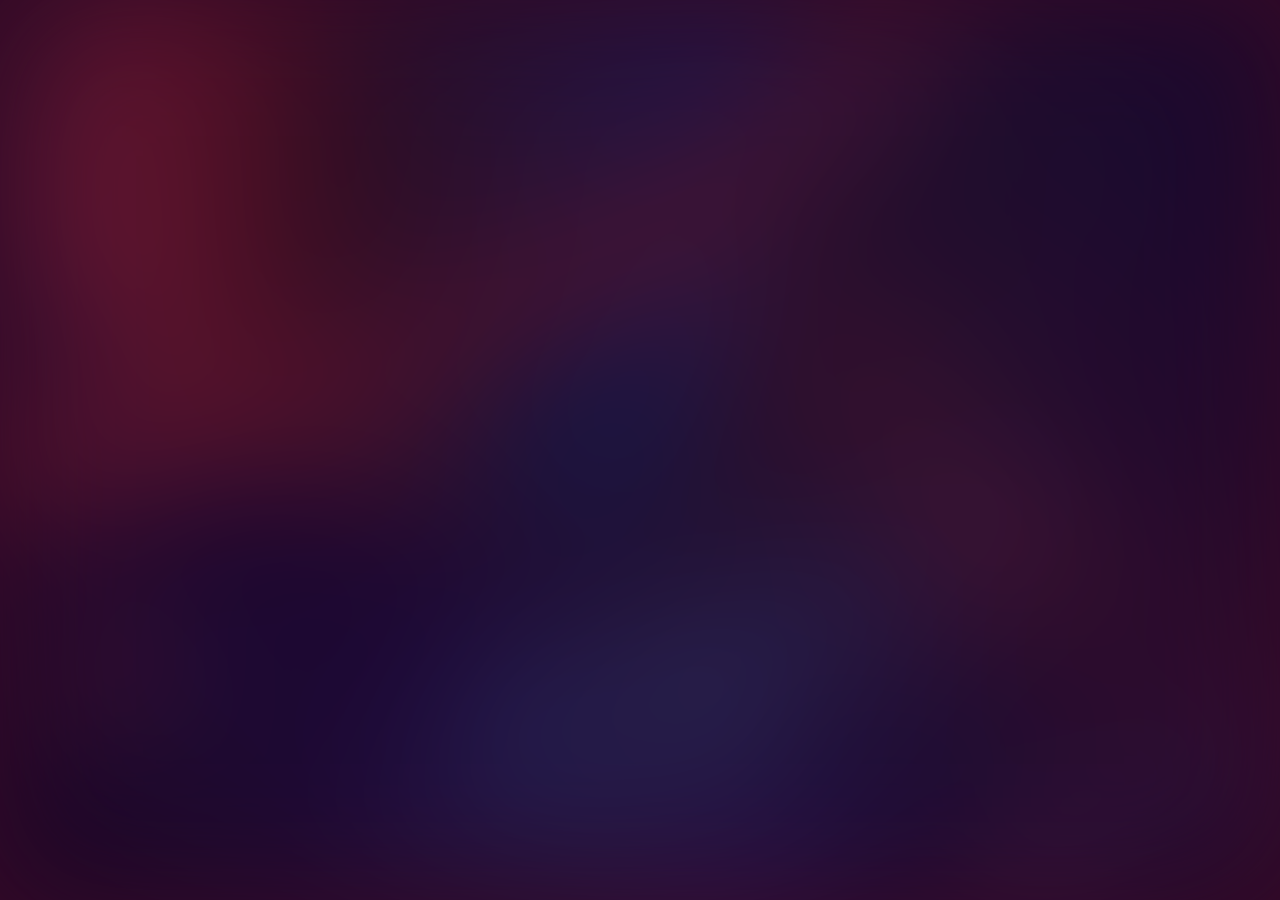
==== player.html @ dacd8a4c "11.5 23:23" ====
<!DOCTYPE html>
<html lang="en">
<head>
  <meta charset="UTF-8">
  <meta name="viewport" content="width=device-width, initial-scale=1.0">
  <meta http-equiv="X-UA-Compatible" content="ie=edge">
  <title>Document</title>
  <link rel="stylesheet" href="index.css">
</head>
<body>
  <div class="mask"></div>
  <div class="all"></div>

</body>
</html>
---- index.css ----
* {
  box-sizing: border-box;
  outline: 0;
  margin: 0;
  padding: 0;
}
a {
  text-decoration: none;
}
li {
  list-style: none;
}
button {
  margin: 0;
  padding: 0;
  border: 1px solid transparent;
  outline: none;
}
body {
  font-size: 14px;
  font-family: poppin, Tahoma, Arial;
}
.header_bar {
  width: 1200px;
  margin: 0 auto;
}
.header_bar_top {
  display: flex;
  align-items: center;
  width: 1200px;
}
.qq_icon {
  width: 170px;
  height: 46px;
  /* margin:auto 0; */
}
.header_bar_top {
  border-bottom: 1px solid #f2f2f2;
}
.header_bar_top_ul {
  display: flex;
  margin-left: 23px;
  width: 500px;
  font-weight: 400;
}
.header_bar_top_ul li {
  padding: 0 20px;
  height: 90px;
  line-height: 90px;
}
.header_bar_top_ul li a {
  font-size: 18px;
  color: #000;
}

.header_bar_top_ul li:first-child {
  background-color: #31c27c;
}
.header_bar_top_ul .first_child {
  font-size: 18px;
  color: #fff;
  /* background: #31c27c; */
}
.header_bar_input_box {
  position: relative;
}
.header_bar_input_box input {
  width: 220px;
  height: 38px;
  margin: 0;
  padding: 0;
  padding-left: 10px;
  border: 1px solid #c9c9c9;
  outline: none;
  border-radius: 4px;
  -webkit-border-radius: 4px;
  -moz-border-radius: 4px;
  -ms-border-radius: 4px;
  -o-border-radius: 4px;
}
.header_bar_input_box input::placeholder {
  color: #000;
}
.input_icon {
  position: absolute;
  display: inline-block;
  top: 33%;
  right: 10px;
  width: 16px;
  height: 16px;
  background: url(./img/icon_sprite.png) 0 -40px no-repeat;
}
.login_head {
  position: relative;
}
.login_head img {
  width: 38px;
  height: 38px;
  margin-left: 20px;
  border-radius: 50%;
  -webkit-border-radius: 50%;
  -moz-border-radius: 50%;
  -ms-border-radius: 50%;
  -o-border-radius: 50%;
}
.login_head .login_icon {
  position: absolute;
  width: 14px;
  height: 14px;
  bottom: 0;
  right: 0;
}
.btn_vip {
  height: 38px;
  padding: 10px 5px;
  background-color: #31c27c;
  color: #fff;
  border-radius: 3px;
  -webkit-border-radius: 3px;
  -moz-border-radius: 3px;
  -ms-border-radius: 3px;
  -o-border-radius: 3px;
  margin-left: 20px;
  cursor: pointer;
}
.btn_vip:hover {
  background-color: rgb(44, 175, 111);
}
.btn_money {
  height: 38px;
  padding: 10px 5px;
  border-radius: 3px;
  -webkit-border-radius: 3px;
  -moz-border-radius: 3px;
  -ms-border-radius: 3px;
  -o-border-radius: 3px;
  margin-left: 10px;
  background-color: #fff;
  border: 1px solid #c9c9c9;
  cursor: pointer;
}
.btn_money:hover {
  background-color: rgb(237, 237, 237);
}
/* 公共列表导航栏 */
.nav_list {
  display: flex;
  align-items: center;
  justify-content: center;
  height: 51px;
}
.nav_list li {
  padding: 0 25px;
}
.nav_list li a {
  color: #000;
  font-size: 15px;
}
.nav_list li a:hover {
  color: #31c27c;
}
.nav_list .chosen_page {
  color: #31c27c;
}
/* ----------------- */
#music_recommend {
  background: url(./img/bg_detail.jpg) 50% 0 repeat-x;
  display: flex;
  flex-direction: column;
  /* justify-content: center; */
  align-items: center;
  position: relative;
}
.recommend_cont {
  width: 1200px;
  margin: 0 auto;
  display: flex;
  flex-direction: column;
  justify-content: center;
  align-items: center;
  z-index: 3;
}
.item_head {
  padding-top: 44px;
  padding-bottom: 26px;
  color: #333;
  font-size: 28px;
  margin-right: 20px;
}
.music_list {
  display: flex;
  flex-direction: row;
  height: 300px;
  flex-wrap: wrap;
}
.flex_wrap {
  flex-wrap: wrap;
}
.music_list li div,
.cover_list_box {
  /* 后期 li div删掉 */
  width: 224px;
  height: 224px;
  margin-right: 16px;
}
.music_list li {
  margin-bottom: 90px;
}
.cover_img {
  /* 后面改成.cover_img */
  margin-bottom: 10px;
  width: 224px;
  height: 224px;
  transition: 0.5s;
  -webkit-transition: 0.5s;
  -moz-transition: 0.5s;
  -ms-transition: 0.5s;
  -o-transition: 0.5s;
}
.music_list_title {
  color: #000;
}
.music_list_title :hover {
  color: #31c27c;
}
.music_list li div span {
  /* text-align: center; */
  line-height: 25px;
  font-size: 14px;
  color: #999;
}
.cover {
  position: relative;
  overflow: hidden;
  width: 224px;
  height: 224px;
  margin-bottom: 15px;
}
.cover_play {
  position: absolute;
  z-index: 1;
  top: 0;
  left: 0;
  right: 0;
  bottom: 0;
  margin: auto;
  width: 70px;
  height: 70px;
  cursor: pointer;
  background-image: url(./img/cover_play.png);
  transform: scale(0.7);
  -webkit-transform: scale(0.7);
  -moz-transform: scale(0.7);
  -ms-transform: scale(0.7);
  -o-transform: scale(0.7);
  opacity: 0;
  transition: 0.5s;
  -webkit-transition: 0.5s;
  -moz-transition: 0.5s;
  -ms-transition: 0.5s;
  -o-transition: 0.5s;
}
.cover:hover .cover_play {
  transform: scale(1);
  -webkit-transform: scale(1);
  -moz-transform: scale(1);
  -ms-transform: scale(1);
  -o-transform: scale(1);
  opacity: 1;
}
.cover:hover .cover_img {
  transform: scale(1.1);
  -webkit-transform: scale(1.1);
  -moz-transform: scale(1.1);
  -ms-transform: scale(1.1);
  -o-transform: scale(1.1);
}

.switch_page {
  height: 100px;
  display: flex;
  justify-content: center;
  align-items: center;
  z-index: 2;
}
.chosen_ul {
  display: flex;
  flex-direction: row;
  justify-content: center;
}
.chosen_ul li {
  margin-right: 25px;
}
.chosen_li {
  width: 8px;
  height: 8px;
  border-radius: 50%;
  -webkit-border-radius: 50%;
  -moz-border-radius: 50%;
  -ms-border-radius: 50%;
  -o-border-radius: 50%;
  background-color: rgba(0, 0, 0, 0.3);
}
.hover_li {
  width: 8px;
  height: 8px;
  border-radius: 50%;
  -webkit-border-radius: 50%;
  -moz-border-radius: 50%;
  -ms-border-radius: 50%;
  -o-border-radius: 50%;
  background-color: rgba(0, 0, 0, 0.1);
}
.hover_li:hover {
  background-color: rgba(0, 0, 0, 0.3);
}
/* 两边换页按钮 */
.action_box {
  position: absolute;
  top: 0;
  left: 0;
  width: 100%;
  height: 100%;
  display: flex;
  z-index: 1;
  overflow: hidden;
}
.action_left {
  display: flex;
  align-items: center;
  flex: 1;
}

.turn_left {
  margin: auto 0;
  display: block;
  width: 79px;
  height: 108px;
  background-color: rgb(236, 236, 236);
  display: flex;
  align-items: center;
  justify-content: center;
  transition: 0.5s;
  -webkit-transition: 0.5s;
  -moz-transition: 0.5s;
  -ms-transition: 0.5s;
  -o-transition: 0.5s;
  position: relative;
  left: -79px;
}
.turn_left i {
  width: 20px;
  height: 39px;
  background: url(./img/icon_sprite.png) -20px -120px no-repeat;
}
.turn_left:hover {
  background-color: rgb(225, 225, 225);
}
.action_box:hover .turn_left {
  left: 0;
}
.action_right {
  display: flex;
  flex: 1;
  align-items: center;
  flex-direction: row-reverse;
}
.turn_right {
  margin: auto 0;
  display: block;
  width: 79px;
  height: 108px;
  background-color: rgb(236, 236, 236);
  display: flex;
  align-items: center;
  justify-content: center;
  transition: 0.5s;
  -webkit-transition: 0.5s;
  -moz-transition: 0.5s;
  -ms-transition: 0.5s;
  -o-transition: 0.5s;
  position: relative;
  right: -79px;
  transform: rotate(180deg);
}
.turn_right i {
  width: 20px;
  height: 39px;
  background: url(./img/icon_sprite.png) -20px -120px no-repeat;
}
.turn_right:hover {
  background-color: rgb(225, 225, 225);
}
.action_box:hover .turn_right {
  right: 0;
}
/* ---------------- */
#new_music {
  background: url(./img/bg_detail.jpg) 50% 0 repeat-x;
  display: flex;
  flex-direction: column;
  /* justify-content: center; */
  align-items: center;
  position: relative;
}
.new_music_cont {
  width: 1200px;
  margin: 0 auto;
  z-index: 3;
}
.new_music_navbar {
  display: flex;
  align-items: center;
}
.play_all {
  margin-right: 236px;
}
.play_all button {
  font-size: 14px;
  padding: 10px 23px;
  border-radius: 2px;
  -webkit-border-radius: 2px;
  -moz-border-radius: 2px;
  -ms-border-radius: 2px;
  -o-border-radius: 2px;
  background-color: transparent;
  border: 1px solid #c9c9c9;
}
.play_all button:hover {
  background-color: rgb(237, 237, 237);
}
.play_all button i {
  display: inline-block;
  width: 13px;
  height: 16px;
  background: url(./img/icon_sprite.png) -60px -220px no-repeat;
  position: relative;
  top: 3px;
  margin-right: 5px;
}
.new_music_box {
  margin-top: 40px;
}
.new_music_cont_ul {
  /* width: 350px; */
  display: flex;
  flex-wrap: wrap;
  /* justify-content: space-between; */
}
.new_music_list_box {
  padding-bottom: 10px;
  border-bottom: 1px solid #f2f2f2;
  display: flex;
  /* align-content: center; */
  align-items: center;
  position: relative;
  margin-right: 20px;
  margin-bottom: 10px;
}
.new_music_cover {
  position: relative;
  width: 90px;
  height: 90px;
}
.new_music_cover_play {
  /*background-size: 68%;
  */
  position: absolute;
  z-index: 1;
  top: 0;
  left: 0;
  right: 0;
  bottom: 0;
  margin: auto;
  width: 70px;
  height: 70px;
  cursor: pointer;
  background-image: url(./img/cover_play.png);
  transform: scale(0.5);
  /*opacity: 0;*/
  transition: 0.5s;
  -webkit-transition: 0.5s;
  -moz-transition: 0.5s;
  -ms-transition: 0.5s;
  -o-transition: 0.5s;
}
.new_music_cover {
  width: 90px;
  height: 90px;
  overflow: hidden;
}
.new_music_cover:hover .new_music_cover_play {
  transform: scale(0.7);
}
.new_music_img {
  transition: 0.5s;
  -webkit-transition: 0.5s;
  -moz-transition: 0.5s;
  -ms-transition: 0.5s;
  -o-transition: 0.5s;
}
.new_music_cover:hover .new_music_img {
  transform: scale(1.1);
  -webkit-transform: scale(1.1);
  -moz-transform: scale(1.1);
  -ms-transform: scale(1.1);
  -o-transform: scale(1.1);
}
.new_music_list_title {
  margin-left: 15px;
  width: 238px;
}
.new_music_title {
  font-size: 14px;
  color: #000;
  line-height: 24px;
  overflow: hidden;
  text-overflow: ellipsis;
  white-space: nowrap;
}
.new_music_title:hover {
  color: #31c27c;
}
.song_author {
  font-size: 14px;
  color: #999;
}
.song_author:hover {
  color: #31c27c;
}
.song_time {
  color: #999;
}
#fantastic {
  background: url(./img/bg_detail.jpg) 50% 0 repeat-x;
  display: flex;
  flex-direction: column;
  /* justify-content: center; */
  align-items: center;
  position: relative;
}
.fantastic_box {
  /* display:flex; */
  z-index: 3;
}
.fantastic_box img {
  width: 590px;
  height: 236px;
  margin-right: 10px;
}
.margin_bot {
  margin-bottom: 30px;
}
#new_album {
  background: url(./img/bg_detail.jpg) 50% 0 repeat-x;
  display: flex;
  flex-direction: column;
  /* justify-content: center; */
  align-items: center;
  position: relative;
  height: 800px;
}
#billboard {
  background: url(./img/bg_detail.jpg) 50% 0 repeat-x;
  display: flex;
  flex-direction: column;
  /* justify-content: center; */
  /* align-items: center;
  position: relative; */
}
.billboard_cont {
  display: flex;
  flex-direction: column;
  /* justify-content: center; */
  align-items: center;
  position: relative;
}
.billboard_ul {
  display: flex;
}
.billboard_box {
  display: flex;
  flex-direction: column;
  /*align-content: center;
  */
  align-items: center;
  /*justify-content: center;
  */
  background: url(./img/bg_index_top.jpg) 0 0;
  width: 224px;
  height: 567px;
  transform: scale(1);
  -webkit-transform: scale(1);
  -moz-transform: scale(1);
  -ms-transform: scale(1);
  -o-transform: scale(1);
  overflow: hidden;
  transition: 0.5s;
  -webkit-transition: 0.5s;
  -moz-transition: 0.5s;
  -ms-transition: 0.5s;
  -o-transition: 0.5s;
}
.hot_music {
  background-position: -224px 0;
}
.new_song {
  background-position: -448px 0;
}
.europe {
  background-position: -672px 0;
}
.korean {
  background-position: -896px 0;
}
/* .hot_music,.new_song,.europe,.korean :hover{
  background-size:110% 110%;
} */

.billboard_title {
  margin-top: 40px;
  color: #fff;
  font-weight: 200;
}
.billboard_type {
  color: #fff;
  margin-top: 3px;
  font-weight: 200;
}
.billboard_cover_box {
  margin-top: 20px;
  width: 49px;
  height: 49px;
  position: relative;
}
.solid {
  position: absolute;
  top: 0;
  left: 0;
  right: 0;
  bottom: 0;
  margin: auto;
  height: 2px;
  width: 36px;
  background-color: #fff;
}
.billboard_cover_box:hover .solid {
  opacity: 0;
}
.billboard_list {
  margin-top: 20px;
}
.b_list_item {
  margin-right: 55px;
  margin-bottom: 30px;
  width: 100px;
  overflow: hidden;
  text-overflow: ellipsis;
  white-space: nowrap;
  color: #fff;
}
.b_list_item span {
  color: #fff;
  padding-right: 5px;
}
.b_list_item p {
  padding-top: 5px;
  padding-left: 17px;
  color: #fff;
}
.show {
  transform: scale(0.5);
  -webkit-transform: scale(0.5);
  -moz-transform: scale(0.5);
  -ms-transform: scale(0.5);
  -o-transform: scale(0.5);
  left: -10px;
}
.billboard_box:hover .solid {
  opacity: 0;
}
.billboard_box:hover .show {
  opacity: 1;
  transform: scale(0.7);
  -webkit-transform: scale(0.7);
  -moz-transform: scale(0.7);
  -ms-transform: scale(0.7);
  -o-transform: scale(0.7);
}
.billboard_ul li {
  margin-right: 20px;
}
#mv {
  background: url(./img/bg_detail.jpg) 50% 0 repeat-x;
  display: flex;
  flex-direction: column;
  align-items: center;
  position: relative;
}
.mv_cover {
  position: relative;
  overflow: hidden;
  display: flex;
  flex-wrap: wrap;
}
.mv_cover img {
  width: 224px;
}
.mv_name {
  color: #000;
  margin-top: 20px;
}
.mv_name:hover {
  color: #31c27c;
}
.mv_author {
  /* margin-top: 5px; */
  color: #999;
}
.mv_author:hover {
  color: #31c27c;
}
.vv {
  /* margin-top: 5px; */
  color: #999;
}
.mv_show {
  opacity: 1;
}
.mv_img {
  transition: 0.5s;
  -webkit-transition: 0.5s;
  -moz-transition: 0.5s;
  -ms-transition: 0.5s;
  -o-transition: 0.5s;
}
.mv_cover:hover .mv_show {
  transform: scale(1);
  -webkit-transform: scale(1);
  -moz-transform: scale(1);
  -ms-transform: scale(1);
  -o-transform: scale(1);
}
.mv_cover:hover .mv_img {
  transform: scale(1.1);
  -webkit-transform: scale(1.1);
  -moz-transform: scale(1.1);
  -ms-transform: scale(1.1);
  -o-transform: scale(1.1);
}
.mv_title .mv_icon {
  display: inline-block;
  width: 19px;
  height: 12px;
  background: url(./img/icon_sprite.png) -180px -20px;
  margin-right: 5px;
}
.mv_cont {
  width: 1200px;
  z-index: 10;
}
.mv_cont_ul {
  display: flex;
  flex-wrap: wrap;
}
.mv_cont_ul li {
  margin-right: 10px;
  margin-bottom: 30px;
}
.nav_list {
  z-index: 10;
}
#footer {
  background-color: #333;
  display: flex;
  flex-direction: column;
  align-items: center;
}
#footer a {
  /* color: #999; */
}
.footer_box {
  display: flex;
  width: 1200px;
  color: #999;
  padding-bottom: 40px;
}
.footer_box a {
  color: #999;
}
.fl_title {
  margin-top: 50px;
  margin-bottom: 50px;
}
.platform_ul {
  display: flex;
  flex-direction: row;
}
.platform_ul li {
  margin-right: 50px;
  text-align: center;
}
.platform_title {
  margin-top: 20px;
}
.platform_box_pc .platform_icon {
  display: inline-block;
  width: 37px;
  height: 48px;
  background: url(./img/footer.png) -2px 0 no-repeat;
}
.platform_box_pc:hover .platform_title {
  color: #31c27c;
}
.platform_box_pc:hover .platform_icon {
  background-position: -2px -49px;
}
.platform_box_mac .platform_icon {
  display: inline-block;
  width: 46px;
  height: 48px;
  background: url(./img/footer.png) -92px 0 no-repeat;
}
.platform_box_mac:hover .platform_title {
  color: #31c27c;
}
.platform_box_mac:hover .platform_icon {
  background-position: -92px -49px;
}
.platform_box_android .platform_icon {
  display: inline-block;
  width: 37px;
  height: 48px;
  background: url(./img/footer.png) -190px 0 no-repeat;
}
.platform_box_android:hover .platform_title {
  color: #31c27c;
}
.platform_box_android:hover .platform_icon {
  background-position: -190px -49px;
}
.platform_box_iphone .platform_icon {
  display: inline-block;
  width: 34px;
  height: 48px;
  background: url(./img/footer.png) -279px 0 no-repeat;
}
.platform_box_iphone:hover .platform_title {
  color: #31c27c;
}
.platform_box_iphone:hover .platform_icon {
  background-position: -279px -49px;
}
.open_platform {
  margin-top: 60px;
}
.other_link {
  margin-top: 50px;
}
.other_link a:hover {
  color: #31c27c;
}

.fm_title {
  margin-top: 50px;
  margin-bottom: 50px;
}
.special_product_ul {
  display: flex;
}
.special_product_ul li {
  text-align: center;
  margin-right: 10px;
}
.sp_box_k .sp_icon {
  display: inline-block;
  width: 41px;
  height: 48px;
  background: url(./img/footer.png) -370px 0 no-repeat;
}
.sp_title {
  white-space: nowrap;
}
.sp_box_k .sp_title {
  margin-top: 20px;
}
.sp_box_k:hover .sp_icon {
  background-position: -370px -49px;
}
.sp_box_k:hover .sp_title {
  color: #31c27c;
}

.sp_box_s .sp_icon {
  display: inline-block;
  width: 37px;
  height: 48px;
  background: url(./img/footer.png) -463px 0 no-repeat;
}
.sp_box_s .sp_title {
  margin-top: 20px;
}
.sp_box_s:hover .sp_icon {
  background-position: -463px -49px;
}
.sp_box_s:hover .sp_title {
  color: #31c27c;
}

.sp_box_q .sp_icon {
  display: inline-block;
  width: 40px;
  height: 48px;
  background: url(./img/footer.png) -563px 0 no-repeat;
}
.sp_box_q .sp_title {
  margin-top: 20px;
}
.sp_box_q:hover .sp_icon {
  background-position: -563px -49px;
}
.sp_box_q:hover .sp_title {
  color: #31c27c;
}
.car_link {
  margin-top: 20px;
}
.special_product_ul li {
  margin-right: 50px;
}
.footer_mid {
  margin-left: 100px;
}
.tme {
  margin-top: 20px;
}
.tencent_music {
  display: inline-block;
  margin-top: 50px;
}
.tencent_music:hover {
  color: #31c27c;
}
.footer_right {
  margin-left: 100px;
}
.cooperation_links {
  margin-top: 50px;
}
.link_box {
  margin-top: 50px;
}
.link_ul {
  display: flex;
  flex-wrap: wrap;
}
.link_ul li {
  width: 88px;
  margin-right: 30px;
  margin-top: 18px;
}
.link_ul li a:hover {
  color: #31c27c;
}
.copyright a {
  color: #999;
  font-size: 12px;
}
.copyright {
  padding-top: 30px;
  border-top: 1px solid #353535;
  width: 1200px;
  margin: 0 auto;
  display: flex;
  flex-direction: column;
  align-items: center;
}
.copyright_info {
  display: flex;

  margin-bottom: 10px;
}
.copyright_info li {
  margin-right: 5px;
}
.copyright_info li::after {
  content: "|";
  color: #999;
  padding-left: 5px;
}
.copyright_info li a:hover {
  color: #31c27c;
}
.copyright p {
  color: #999;
  margin-bottom: 10px;
  font-size: 12px;
}
.copyright a {
  margin-right: 5px;
}
.copyright p a:hover {
  color: #31c27c;
}
.fixed_music_box {
  text-align: center;
  position: fixed;
  top: 20%;
  right: 40px;
  padding: 18px;
  border-radius: 4px;
  box-shadow: 0 3px 5px rgba(0, 0, 0, 0.07);
  -webkit-border-radius: 4px;
  -moz-border-radius: 4px;
  -ms-border-radius: 4px;
  -o-border-radius: 4px;
  background-color: #fff;
  z-index: 100;
}
.fixed_music_box img {
  width: 102px;
}
.fixed_music_box p {
  margin-top: 5px;
  margin-bottom: 10px;
  font-size: 16px;
  color: #a6a6a6;
}
.fixed_music_box i {
  display: inline-block;
  margin-right: 4px;
  vertical-align: -1px;
  width: 13px;
  height: 14px;
  background: url(./img/icon_sprite.png) -160px -320px;
}
.fixed_music_box a {
  display: block;
  margin: 0 auto;
  width: 130px;
  height: 26px;
  border-radius: 26px;
  line-height: 26px;
  font-size: 15px;
  color: #fff;
  text-align: center;
  background-color: #31c27c;
}
.go_top {
  position: fixed;
  right: 40px;
  width: 38px;
  height: 38px;
  z-index: 4;
  background-color: #fff;
  border: 1px solid #c9c9c9;
  bottom: 124px;
  right: 40px;
}
.go_top::before {
  content: "";
  display: block;
  width: 18px;
  height: 10px;
  margin: 14px 10px;
  background: url(./img/icon_sprite.png) -160px 0;
}
.feed_back {
  line-height: 38px;
  bottom: 82px;
  font-size: 14px;
  font-family: "PingFang SC", Tahoma, Arial, \5fae\8f6f\96c5\9ed1, sans-serif;
  text-align: center;
  position: fixed;
  right: 40px;
  width: 38px;
  height: 38px;
  z-index: 4;
  background-color: #fff;
  border: 1px solid #c9c9c9;
  color: #000;
}
.open_player {
  position: fixed;
  bottom: 40px;
  right: 40px;
  width: 38px;
  height: 38px;
  z-index: 4;
  background-color: #fff;
  border: 1px solid #c9c9c9;
}
.open_player::before {
  content: "";
  display: block;
  width: 20px;
  height: 17px;
  margin: 10px 9px 0;
  background: url(./img/icon_sprite.png) -180px 0;
}
/* search界面css */
.header_bar_top .search_header .first_li {
  background-color: #fff;
}
.first_li .search_header_first {
  color: #000;
}
#search_banner {
  height: 247px;
  background: url(./img/bg_search.jpg);
  background-position: 50%;
  background-size: cover;
  display: flex;
  flex-direction: column;
  align-items: center;
  justify-content: center;
}
.search_input input {
  width: 639px;
  height: 50px;
  border-radius: 3px;
  -webkit-border-radius: 3px;
  -moz-border-radius: 3px;
  -ms-border-radius: 3px;
  -o-border-radius: 3px;
  border: none;
  padding-left: 15px;
}
.search_input input::placeholder {
  color: #000;
}
.search_input {
  position: relative;
}
.search_input i {
  position: absolute;
  right: 10px;
  top: 0;
  bottom: 0;
  margin: auto 0;
  display: inline-block;
  width: 16px;
  height: 16px;
  background: url(./img/icon_sprite.png) 0 -40px;
  cursor: pointer;
}
.search_input i:hover {
  background-position: 0 -60px;
}
.hot_search {
  margin-top: 20px;
}
.hot_title {
  color: #fff;
  margin-right: 5px;
}
.hot_search a {
  color: #fff;
  margin-right: 10px;
}
.hot_search a:hover {
  color: #31c27c;
}
#search_cont {
  display: flex;
  flex-direction: column;
  align-items: center;
}
.search_cont_box {
  width: 1200px;
  margin-top: 20px;
  margin-bottom: 20px;
}
.author_img {
  width: 94px;
  height: 94px;
  border-radius: 50%;
  -webkit-border-radius: 50%;
  -moz-border-radius: 50%;
  -ms-border-radius: 50%;
  -o-border-radius: 50%;
}
.author_title {
  display: inline-block;
  vertical-align: top;
  margin-left: 20px;
  vertical-align: 28px;
}
.author_title a {
  color: #000;
  font-size: 16px;
  margin-right: 30px;
}
.author_title a:hover {
  color: #31c27c;
}
.author_btn {
  margin-top: 10px;
}
.author_btn button {
  border: 1px solid #31c27c;
  background-color: #31c27c;
  color: #fff;
  padding: 0 23px;
  height: 38px;
  line-height: 38px;
}
.author_btn button:hover {
  background-color: rgb(44, 175, 111);
}
.author_btn i {
  display: inline-block;
  width: 13px;
  height: 16px;
  background: url(./img/icon_sprite.png) -80px -220px;
  vertical-align: -3px;
  margin-right: 5px;
}
.author_song_list {
  margin-top: 40px;
}
.author_song_list_ul {
  display: flex;
}
.author_song_list_ul li {
  margin-right: 60px;
}
.author_song_list_ul li a {
  color: #000;
  font-size: 16px;
}
.author_song_list_ul li a:hover {
  color: #31c27c;
}
.author_song_list_ul .chosen_page {
  color: #31c27c;
}
.list_btn_box {
  display: flex;
}
.btn_style {
  margin-top: 30px;
  margin-right: 10px;
  position: relative;
}
.btn_style button {
  font-size: 14px;
  padding: 10px 23px;
  border-radius: 2px;
  -webkit-border-radius: 2px;
  -moz-border-radius: 2px;
  -ms-border-radius: 2px;
  -o-border-radius: 2px;
  background-color: transparent;
  border: 1px solid #c9c9c9;
  width: 122px;
  white-space: nowrap;
}
.btn_style button:hover {
  background-color: rgb(237, 237, 237);
}
.all_play i {
  display: inline-block;
  width: 13px;
  height: 16px;
  background: url(./img/icon_sprite.png) -60px -220px;
  vertical-align: -3px;
  margin-right: 5px;
}
.add_to i {
  display: inline-block;
  width: 16px;
  height: 16px;
  background: url(./img/icon_sprite.png) -20px -0px;
  vertical-align: -3px;
  margin-right: 5px;
}
.download i {
  display: inline-block;
  width: 16px;
  height: 16px;
  background: url(./img/icon_sprite.png) -40px -220px;
  vertical-align: -3px;
  margin-right: 5px;
}
.batch_set i {
  display: inline-block;
  width: 16px;
  height: 16px;
  background: url(./img/icon_sprite.png) -120px -0px;
  vertical-align: -3px;
  margin-right: 5px;
}
.song_list_ul a {
  font-size: 14px;
}
.song_list_ul {
  font-size: 14px;
}
.song_list_ul li {
  display: flex;
  height: 50px;
  align-items: center;
}

.song_list_bar_title {
  position: relative;
  padding-left: 20px;
  width: 39%;
}
.song_list_bar_title:not(.first_row) :hover {
  color: #31c27c;
}
.song_list_bar_author {
  width: 30%;
}
.song_list_bar_album {
  width: 20%;
}
.first_row {
  color: #999;
}
.song_list_bar_title a {
  color: #000;
}
.only_m {
  display: inline-block;
  width: 34px;
  height: 16px;
  background: url(./img/icon_sprite.png) -80px -280px;
  vertical-align: -3px;
  margin-right: 6px;
}
.song_list_bar_author_name {
  color: #31c27c;
}
.song_list_bar_album_name {
  color: #000;
  margin-left: -3px;
}
.song_list_bar_album_name:hover {
  color: #31c27c;
}
.song_list_time_icon {
  display: inline-block;
  width: 18px;
  height: 18px;
  background: url(./img/icon_sprite.png) -60px -40px;
  vertical-align: -3px;
  margin-left: 30px;
}
.song_list_time_icon:hover {
  background-position: -60px -60px;
}
.list_menu {
  display: inline-block;
  vertical-align: -14px;
  position: relative;
  padding-left: 145px;
  opacity: 0;
}
.song_list_ul li:hover .list_menu {
  opacity: 1;
}
.play_this {
  display: inline-block;
  width: 36px;
  height: 36px;
  background: url(./img/icon_list_menu.png) 0 0;
}
.play_this:hover {
  background-position: -40px 0;
}
.add_this {
  display: inline-block;
  width: 36px;
  height: 36px;
  background: url(./img/icon_list_menu.png) 0 -80px;
}
.add_this:hover {
  background-position: -40px -80px;
}
.download_this {
  display: inline-block;
  width: 36px;
  height: 36px;
  background: url(./img/icon_list_menu.png) 0 -280px;
}
.download_this:hover {
  background-position: -40px -280px;
}
.share_this {
  display: inline-block;
  width: 36px;
  height: 36px;
  background: url(./img/icon_list_menu.png) 0 -40px;
}
.share_this:hover {
  background-position: -40px -40px;
}
.song_list_bar_time {
  color: #999;
}
.song_list_ul li:nth-child(2n-1) {
  background: rgba(0, 0, 0, 0.01);
}
.song_list {
  margin-top: 20px;
}
.download_app {
  display: flex;
  flex-direction: column;
  align-items: center;
  margin-top: 30px;
}
.download_app p {
  font-size: 18px;
  margin-bottom: 20px;
}
.download_app_btn {
  width: 175px;
  height: 41px;
  color: #fff;
  background-color: #31c27c;
  border-radius: 41px;
  -webkit-border-radius: 41px;
  -moz-border-radius: 41px;
  -ms-border-radius: 41px;
  -o-border-radius: 41px;
  font-size: 16px;
  cursor: pointer;
}
.download_app_btn:hover {
  background-color: rgb(44, 175, 111);
}
body {
  background: rgba(81, 15, 59);
  width: 100%;
  height: 100%;
}
.all {
  position: absolute;
  background: url(./img/T002R300x300M000003qOjYQ2TlNFt.jpg);
  background-size: cover;
  /* background-repeat: no-repeat; */
  background-position: 50%;
  filter: blur(65px);
  transform: translateZ(0);
  top: 0;
  left: 0;
  width: 100%;
  height: 100%;
  opacity: 0.6;
}
.mask {
  background-color: rgba(0, 0, 0, 0.35);
  z-index: 2;
  position: absolute;
  top: 0;
  left: 0;
  width: 100%;
  height: 100%;
  overflow: hidden;
}
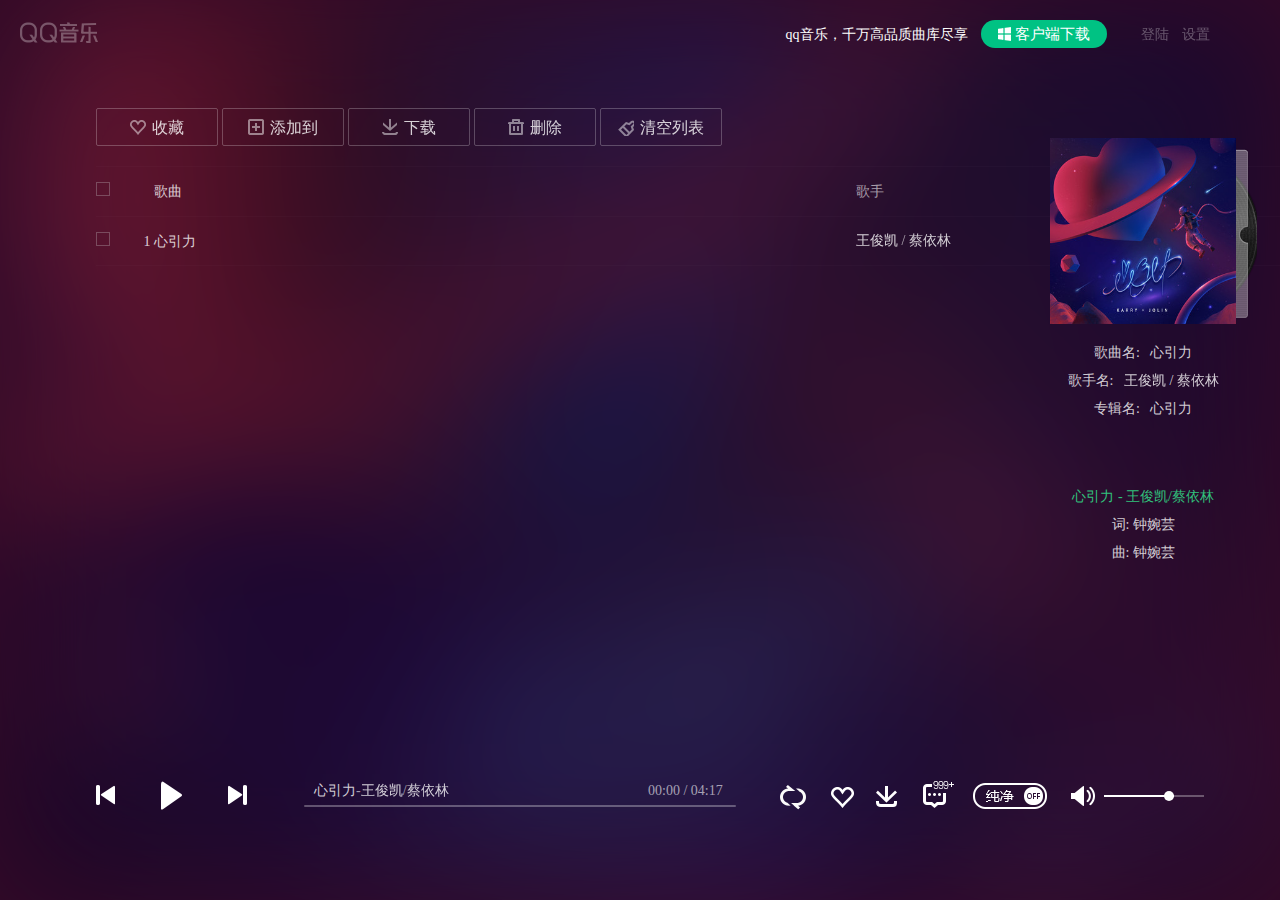
==== commit ee905191: "11.6 22:46" ====
--- a/player.html
+++ b/player.html
@@ -1,15 +1,138 @@
 <!DOCTYPE html>
 <html lang="en">
-<head>
-  <meta charset="UTF-8">
-  <meta name="viewport" content="width=device-width, initial-scale=1.0">
-  <meta http-equiv="X-UA-Compatible" content="ie=edge">
-  <title>Document</title>
-  <link rel="stylesheet" href="index.css">
-</head>
-<body>
-  <div class="mask"></div>
-  <div class="all"></div>
+  <head>
+    <meta charset="UTF-8" />
+    <meta name="viewport" content="width=device-width, initial-scale=1.0" />
+    <meta http-equiv="X-UA-Compatible" content="ie=edge" />
+    <title>Document</title>
+    <link rel="stylesheet" href="player.css" />
+  </head>
+  <body class="bg_body">
+    <div class="mask"></div>
+    <div class="all"></div>
+    <div class="header">
+      <div class="">
+        <img src="./img/player_logo@2x.png" alt="" class="qq_music_icon" />
+      </div>
+      <div class="header_right">
+        <span class="header_right_title">qq音乐，千万高品质曲库尽享</span>
+        <a href="" class="download_btn"><i></i>客户端下载</a>
+        <a href="" class="login">登陆</a>
+        <a href="" class="set">设置</a>
+      </div>
+    </div>
+    <div class="player_cont">
+      <div class="song_list">
+        <div class="song_list_toolbar">
+          <a href="" class="collect"><i></i>收藏</a>
+          <a href="" class="add_to"><i></i>添加到</a>
+          <a href="" class="download"><i></i>下载</a>
+          <a href="" class="delate"><i></i>删除</a>
+          <a href="" class="clean"><i></i>清空列表</a>
+        </div>
+        <ul class="song_list_ul">
+          <li class="first_li">
+            <div class="li_title">
+              <i class="input_checkbox"></i
+              ><input type="checkbox" class="song_list_checkbox" /><span
+                >歌曲</span
+              >
+            </div>
+            <div class="author">
+              歌手
+            </div>
+            <div class="song_time">
+              时长
+            </div>
+          </li>
+          <li>
+            <div class="li_title">
+              <i class="input_checkbox"></i> <span>1 心引力</span>
+              <div class="li_title_toolbar">
+                <i class="play"></i>
+                <i class="add"></i>
+                <i class="share"></i>
+              </div>
+            </div>
+            <div class="author">
+              <a href="" class="wjk">王俊凯</a><span> / </span
+              ><a href="" class="cyl">蔡依林</a>
+            </div>
+            <div class="song_time">
+              <div class="song_time_cont">
+                04:17
+              </div>
+              <div class="song_time_tool">
+                <i class="delate_icon"></i>
+              </div>
+            </div>
+          </li>
+        </ul>
+      </div>
+      <div class="lyric">
+        <div class="lyric_img">
+          <img src="./img/T002R300x300M000003qOjYQ2TlNFt.jpg" alt="" /><i
+            class="lyric_icon"
+          ></i>
+        </div>
+        <div class="lyric_title">
+          <p class="song_name">
+            <span>歌曲名: &nbsp;</span
+            ><a href="" class="album_name_index"> 心引力</a>
+          </p>
+          <p class="singer">
+            <span>歌手名: &nbsp;</span><a href="" class="wjk"> 王俊凯</a
+            ><span> / </span><a href="" class="cyl">蔡依林</a>
+          </p>
+          <p class="album_name">
+            <span>专辑名: &nbsp;</span
+            ><a href="" class="album_name_index"> 心引力</a>
+          </p>
+        </div>
+        <div class="lyric_cont">
+          <p class="lyric_cont_title">心引力 - 王俊凯/蔡依林</p>
+          <p>词: 钟婉芸</p>
+          <p>曲: 钟婉芸</p>
+        </div>
+      </div>
+      <div class="player_bar">
+        <a href="" class="last"></a>
+        <a href="" class="play_big"></a>
+        <a href="" class="next"></a>
+        <div class="player_control">
+          <div class="song_info">
+            <div class="song_info_cont">
+              <a class="album_name_index">心引力</a><span> - </span
+              ><a href="" class="wjk">王俊凯</a><span> / </span
+              ><a href="" class="cyl">蔡依林</a>
+            </div>
+            <div class="song_info_time">
+              <span>00:00 / 04:17</span>
+            </div>
+          </div>
+          <div class="control_bar"></div>
+        </div>
+        <a href="" class="play_mod"></a>
+        <a href="" class="like"></a>
+        <a href="" class="down"></a>
+        <a href="" class="comment">
+          <span class="comment_numbers">
+            <i class="numb_9_1"></i>
+            <i class="numb_9_2"></i>
+            <i class="numb_9_3"></i>
+            <i class="numb_add"></i>
+          </span>
+        </a>
+        <a href="" class="pure">
 
-</body>
-</html>+        </a>
+        <a class="volume"></a>
+        <div class="volume_bar">
+          <div class="volume_width">
+            <span></span>
+          </div>
+        </div>
+      </div>
+    </div>
+  </body>
+</html>
--- a/player.css
+++ b/player.css
@@ -0,0 +1,616 @@
+* {
+  box-sizing: border-box;
+  outline: 0;
+  margin: 0;
+  padding: 0;
+}
+a:focus,
+button:focus,
+input:focus {
+  outline: 0;
+}
+html {
+  height: 100%;
+}
+a {
+  text-decoration: none;
+}
+li {
+  list-style: none;
+}
+button {
+  margin: 0;
+  padding: 0;
+  outline: none;
+  background: transparent;
+  border: 1px solid #fff;
+}
+body {
+  background: rgba(81, 15, 59);
+  width: 100%;
+  height: 84%;
+}
+.all {
+  position: absolute;
+  background: url(./img/T002R300x300M000003qOjYQ2TlNFt.jpg);
+  background-size: cover;
+  /* background-repeat: no-repeat; */
+  background-position: 50%;
+  filter: blur(65px);
+  /* transform: translateZ(0); */
+  top: 0;
+  left: 0;
+  width: 100%;
+  height: 100%;
+  opacity: 0.6;
+  z-index: -2;
+}
+.mask {
+  background-color: rgba(0, 0, 0, 0.35);
+  z-index: -1;
+  position: absolute;
+  top: 0;
+  left: 0;
+  width: 100%;
+  height: 100%;
+  overflow: hidden;
+}
+.header {
+  display: flex;
+  align-items: center;
+  justify-content: space-between;
+  padding-top: 20px;
+  padding-left: 20px;
+}
+.qq_music_icon {
+  width: 78px;
+  height: 21px;
+  opacity: 0.3;
+}
+.qq_music_icon:hover {
+  opacity: 1;
+}
+.header_right {
+  font-size: 14px;
+}
+.header_right_title {
+  color: #fff;
+}
+.download_btn {
+  display: inline-block;
+  background-color: rgb(0, 194, 131);
+  padding: 0px 17px;
+  height: 28px;
+  line-height: 28px;
+  font-size: 15px;
+  border-radius: 20px;
+  color: 15px;
+  color: #fff;
+  margin-left: 10px;
+}
+.download_btn i {
+  display: inline-block;
+  width: 13px;
+  height: 14px;
+  background: url(./img/icon_sprite.png) -160px -320px;
+  vertical-align: -2px;
+  margin-right: 4px;
+}
+.login {
+  color: #fff;
+  opacity: 0.3;
+  margin-left: 30px;
+}
+.login:hover {
+  opacity: 1;
+}
+.set {
+  color: #fff;
+  opacity: 0.3;
+  margin-left: 10px;
+  margin-right: 70px;
+}
+.set:hover {
+  opacity: 1;
+}
+.player_cont {
+  position: relative;
+  width: 85%;
+  height: 100%;
+  margin: 0 auto;
+  margin-top: 60px;
+  display: flex;
+}
+.song_list {
+  width: 73%;
+}
+.song_list_toolbar a {
+  display: inline-block;
+  /* padding: 5px 20px; */
+  border: 1px solid rgba(255, 255, 255, 0.3);
+  color: #fff;
+  opacity: 0.8;
+  width: 122px;
+  height: 38px;
+  text-align: center;
+  line-height: 38px;
+  border-radius: 2px;
+}
+.collect i {
+  display: inline-block;
+  width: 16px;
+  height: 16px;
+  background: url(./img/icon_sprite.png) -60px -20px;
+  vertical-align: -3px;
+  opacity: 0.6;
+  margin-right: 6px;
+}
+.collect:hover {
+  border: 1px solid #fff;
+  opacity: 1;
+}
+.song_list_toolbar :hover i {
+  opacity: 1;
+}
+.add_to i {
+  display: inline-block;
+  width: 16px;
+  height: 16px;
+  background: url(./img/icon_sprite.png) -20px -20px;
+  vertical-align: -2px;
+  opacity: 0.6;
+  margin-right: 6px;
+}
+.add_to:hover {
+  border: 1px solid #fff;
+  opacity: 1;
+}
+.add_to :hover i {
+  opacity: 1;
+}
+.download i {
+  display: inline-block;
+  width: 16px;
+  height: 16px;
+  background: url(./img/icon_sprite.png) -40px -240px;
+  vertical-align: -2px;
+  opacity: 0.6;
+  margin-right: 6px;
+}
+.download:hover {
+  border: 1px solid #fff;
+  opacity: 1;
+}
+.download :hover i {
+  opacity: 1;
+}
+.delate i {
+  display: inline-block;
+  width: 16px;
+  height: 16px;
+  background: url(./img/icon_sprite.png) -100px -20px;
+  vertical-align: -2px;
+  opacity: 0.6;
+  margin-right: 6px;
+}
+.delate:hover {
+  border: 1px solid #fff;
+  opacity: 1;
+}
+.delate :hover i {
+  opacity: 1;
+}
+.clean i {
+  display: inline-block;
+  width: 16px;
+  height: 16px;
+  background: url(./img/icon_sprite.png) -40px -300px;
+  vertical-align: -3px;
+  opacity: 0.6;
+  margin-right: 6px;
+}
+.clean:hover {
+  border: 1px solid #fff;
+  opacity: 1;
+}
+.clean :hover i {
+  opacity: 1;
+}
+.song_list_checkbox {
+  width: 14px;
+  height: 14px;
+  opacity: 0;
+}
+.song_list_ul {
+  margin-top: 20px;
+}
+.song_list_ul li:last-child {
+  border-bottom: 1px solid rgba(255, 255, 255, 0.02);
+}
+.song_list_ul li {
+  width: 1200px;
+  height: 50px;
+  display: flex;
+  align-items: center;
+  border-top: 1px solid rgba(255, 255, 255, 0.02);
+}
+.input_checkbox {
+  display: inline-block;
+  width: 14px;
+  height: 14px;
+  border: 1px solid #ccc;
+  line-height: 14px;
+  margin-right: 30px;
+  opacity: 0.3;
+}
+.li_title {
+  position: relative;
+  font-size: 14px;
+  width: 760px;
+  color: rgba(255, 255, 255, 0.8);
+}
+.author {
+  font-size: 14px;
+  width: 330px;
+  color: rgba(255, 255, 255, 0.6);
+}
+.wjk {
+  color: #fff;
+  opacity: 0.8;
+}
+.wjk:hover {
+  opacity: 1;
+}
+.cyl {
+  color: #fff;
+  opacity: 0.8;
+}
+.cyl:hover {
+  opacity: 1;
+}
+.author span {
+  opacity: 0.6;
+  color: #fff;
+}
+.song_time {
+  font-size: 14px;
+  color: rgba(255, 255, 255, 0.6);
+}
+
+.li_title_toolbar {
+  /* padding-left: 50px; */
+  position: absolute;
+  display: flex;
+  align-items: center;
+  right: 1%;
+  top: -40%;
+  opacity: 0;
+  /* bottom:0; */
+  /* margin:auto 0; */
+}
+.play {
+  display: inline-block;
+  /* position: absolute; */
+  width: 36px;
+  height: 36px;
+  background: url(./img/icon_list_menu.png) -80px 0;
+  margin-right: 10px;
+}
+.play:hover {
+  background-position: -120px 0;
+}
+
+.add {
+  display: inline-block;
+  width: 36px;
+  height: 36px;
+  background: url(./img/icon_list_menu.png) -80px -80px;
+  margin-right: 10px;
+}
+.add:hover {
+  background-position: -120px -80px;
+}
+.share {
+  display: inline-block;
+  width: 36px;
+  height: 36px;
+  background: url(./img/icon_list_menu.png) -80px -40px;
+  margin-right: 10px;
+}
+.share:hover {
+  background-position: -120px -40px;
+}
+
+.song_list_ul li:hover .li_title_toolbar {
+  opacity: 1;
+}
+.delate_icon {
+  display: inline-block;
+  width: 36px;
+  height: 36px;
+  background: url(./img/icon_list_menu.png) -80px -160px;
+}
+.delate_icon:hover {
+  background-position: -120px -160px;
+}
+.song_time_tool {
+  display: inline-block;
+  vertical-align: -10px;
+  opacity: 0;
+}
+.song_time_cont {
+  display: inline-block;
+}
+.song_list_ul li:hover .song_time_cont {
+  display: none;
+}
+.song_list_ul li:hover .song_time_tool {
+  opacity: 1;
+}
+.lyric {
+  font-size: 14px;
+  color: rgba(255, 255, 255, 0.8);
+  margin-left: 160px;
+  display: flex;
+  flex-direction: column;
+  align-items: center;
+}
+.lyric_img {
+  margin-top: 30px;
+  width: 186px;
+  height: 186px;
+}
+.lyric_img img {
+  width: 186px;
+  height: 186px;
+}
+.lyric_icon {
+  display: inline-block;
+  width: 198px;
+  height: 178px;
+  position: relative;
+  top: -188px;
+  right: -9px;
+  background: url(./img/album_cover_player.png);
+}
+.lyric_title {
+  margin-top: 20px;
+  display: flex;
+  flex-direction: column;
+  justify-content: center;
+  align-items: center;
+}
+.lyric_title p {
+  margin-bottom: 10px;
+}
+.album_name_index {
+  color: rgba(255, 255, 255, 0.8);
+  cursor: pointer;
+}
+.album_name_index:hover {
+  color: #fff;
+}
+.lyric_cont {
+  margin-top: 60px;
+  /* font-size: 14px; */
+  display: flex;
+  flex-direction: column;
+  align-items: center;
+}
+.lyric_cont p {
+  margin-bottom: 10px;
+}
+.lyric_cont_title {
+  color: #31c27c;
+}
+.player_bar {
+  width: 100%;
+  height: 11%;
+  /* background-color: gray; */
+  position: absolute;
+  bottom: 0;
+  left: 0;
+}
+.last {
+  display: inline-block;
+  position: absolute;
+  width: 19px;
+  height: 20px;
+  background: url(./img/player.png) 0 -30px;
+  top: 4px;
+  left: 0;
+}
+.play_big {
+  position: absolute;
+  display: inline-block;
+  top: 0;
+  left: 65px;
+  width: 21px;
+  height: 29px;
+  background: url(./img/player.png) 0 0;
+}
+.next {
+  display: inline-block;
+  position: absolute;
+  top: 4px;
+  left: 132px;
+  width: 19px;
+  height: 20px;
+  background: url(./img/player.png) 0 -52px;
+}
+.song_info {
+  white-space: nowrap;
+  display: flex;
+}
+.song_info_cont {
+  flex: 1;
+}
+.song_info a {
+  font-size: 14px;
+}
+.song_info_time {
+  width: 88px;
+  text-align: left;
+  display: inline-block;
+  /* padding-left: 700px; */
+}
+.song_info span {
+  display: inline-block;
+  color: rgba(255, 255, 255, 0.6);
+  font-size: 14px;
+  /* margin-left: 200px; */
+}
+.play_control {
+  /* position: absolute; */
+  display: flex;
+  /* justify-content: center; */
+  /* align-items: center; */
+  width: 40%;
+  margin: 0 448px 0 208px;
+}
+.song_info {
+  margin: 0 448px 0 208px;
+  /* padding: 0 200px 10px 10px; */
+  padding: 0 0 5px 10px;
+}
+.control_bar {
+  margin: 0 448px 0 208px;
+  /* width: 40%; */
+  height: 2px;
+  border-radius: 2px;
+  background-color: rgba(255, 255, 255, 0.3);
+}
+.play_mod {
+  display: inline-block;
+  position: absolute;
+  top: 4px;
+  right: 378px;
+  width: 26px;
+  height: 25px;
+  background: url(./img/player.png) 0 -205px;
+}
+.like {
+  display: inline-block;
+  position: absolute;
+  top: 6px;
+  right: 330px;
+  width: 23px;
+  height: 21px;
+  background: url(./img/player.png) 0 -96px;
+}
+.down {
+  display: inline-block;
+  position: absolute;
+  background: url(./img/player.png);
+  top: 5px;
+  right: 286px;
+  width: 22px;
+  height: 21px;
+  background-position: 0 -120px;
+}
+.comment {
+  background: url(./img/player.png);
+  position: absolute;
+  top: 3px;
+  right: 237px;
+  width: 24px;
+  height: 24px;
+  background-position: 0 -430px;
+}
+.numb_9_1 {
+  /* font-size: 0; */
+  /* white-space: nowrap; */
+  /* line-height: 8px; */
+  /* text-align: left; */
+  display: inline-block;
+  background: url(./img/comment.png);
+  background-position: -40px -210px;
+  width: 6px;
+  height: 8px;
+  /* font-style: italic; */
+  position: absolute;
+  top: -3px;
+  right: 8px;
+}
+.numb_9_2 {
+  /* font-size: 0; */
+  /* white-space: nowrap; */
+  /* line-height: 8px; */
+  /* text-align: left; */
+  display: inline-block;
+  background: url(./img/comment.png);
+  background-position: -40px -210px;
+  width: 6px;
+  height: 8px;
+  /* font-style: italic; */
+  position: absolute;
+  top: -3px;
+  right: 3px;
+}
+.numb_9_3 {
+  /* font-size: 0; */
+  /* white-space: nowrap; */
+  /* line-height: 8px; */
+  /* text-align: left; */
+  /* font-style: italic; */
+  display: inline-block;
+  background: url(./img/comment.png);
+  background-position: -40px -210px;
+  width: 6px;
+  height: 8px;
+  position: absolute;
+  top: -3px;
+  right: -2px;
+}
+.numb_add {
+  display: inline-block;
+  background: url(./img/comment.png);
+  background-position: -25px -125px;
+  width: 6px;
+  height: 8px;
+  position: absolute;
+  top: -2px;
+  right: -8px;
+}
+.pure {
+  background: url(./img/player.png) 0 -282px;
+  display: inline-block;
+  position: absolute;
+  top: 2px;
+  right: 137px;
+  width: 74px;
+  height: 26px;
+}
+.volume {
+  background: url(./img/player.png) 0 -144px;
+  display: inline-block;
+  position: absolute;
+  top: 5px;
+  right: 87px;
+  width: 26px;
+  height: 21px;
+}
+.volume_bar{
+  height: 2px;
+  width: 100px;
+  background-color: rgba(255,255,255,.3);
+  position: absolute;
+  top: 14px;
+  right: -20px;
+}
+.volume_width{
+  height: 2px;
+  width: 70px;
+  background-color: #fff;
+  position: relative;
+}
+.volume_bar span{
+  display:inline-block;
+  height: 10px;
+  width: 10px;
+  background-color: #fff;
+  border-radius: 50%;
+  position: absolute;
+  right:0;
+  top: -4px;
+}
